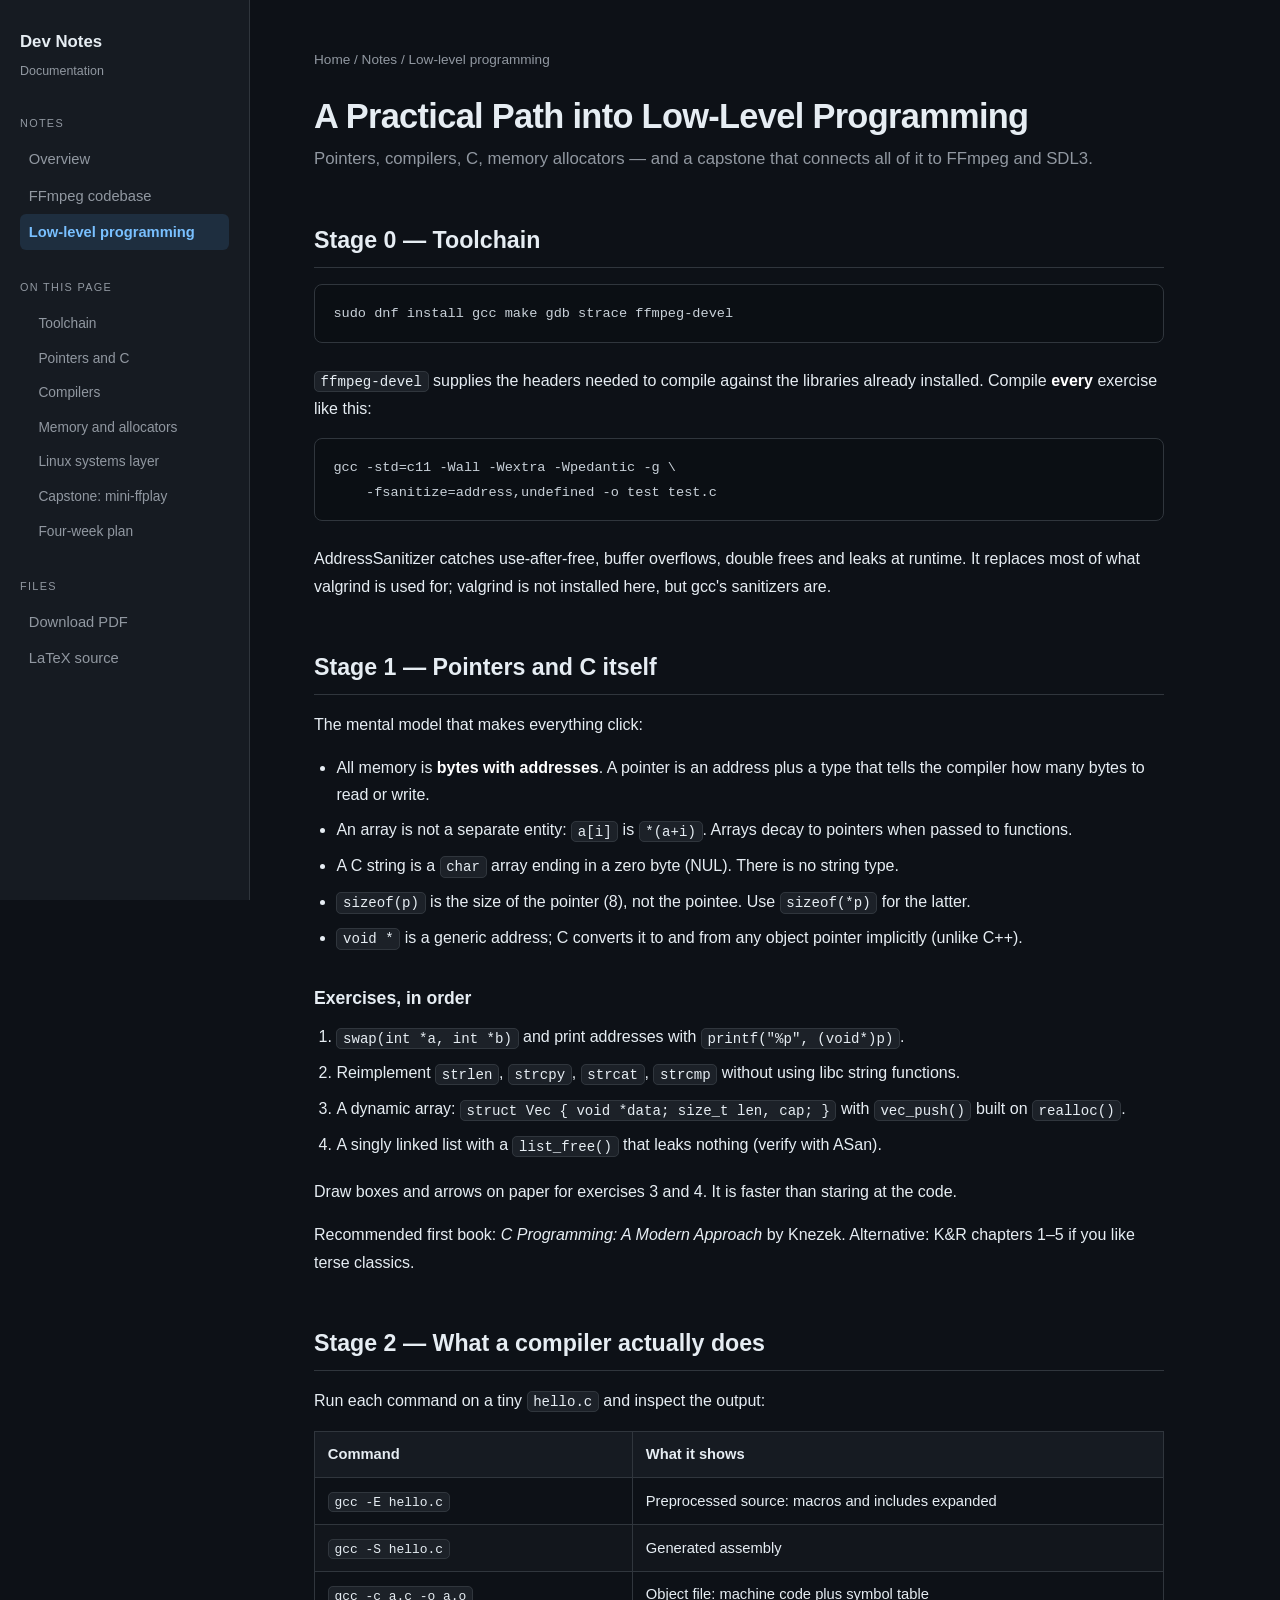
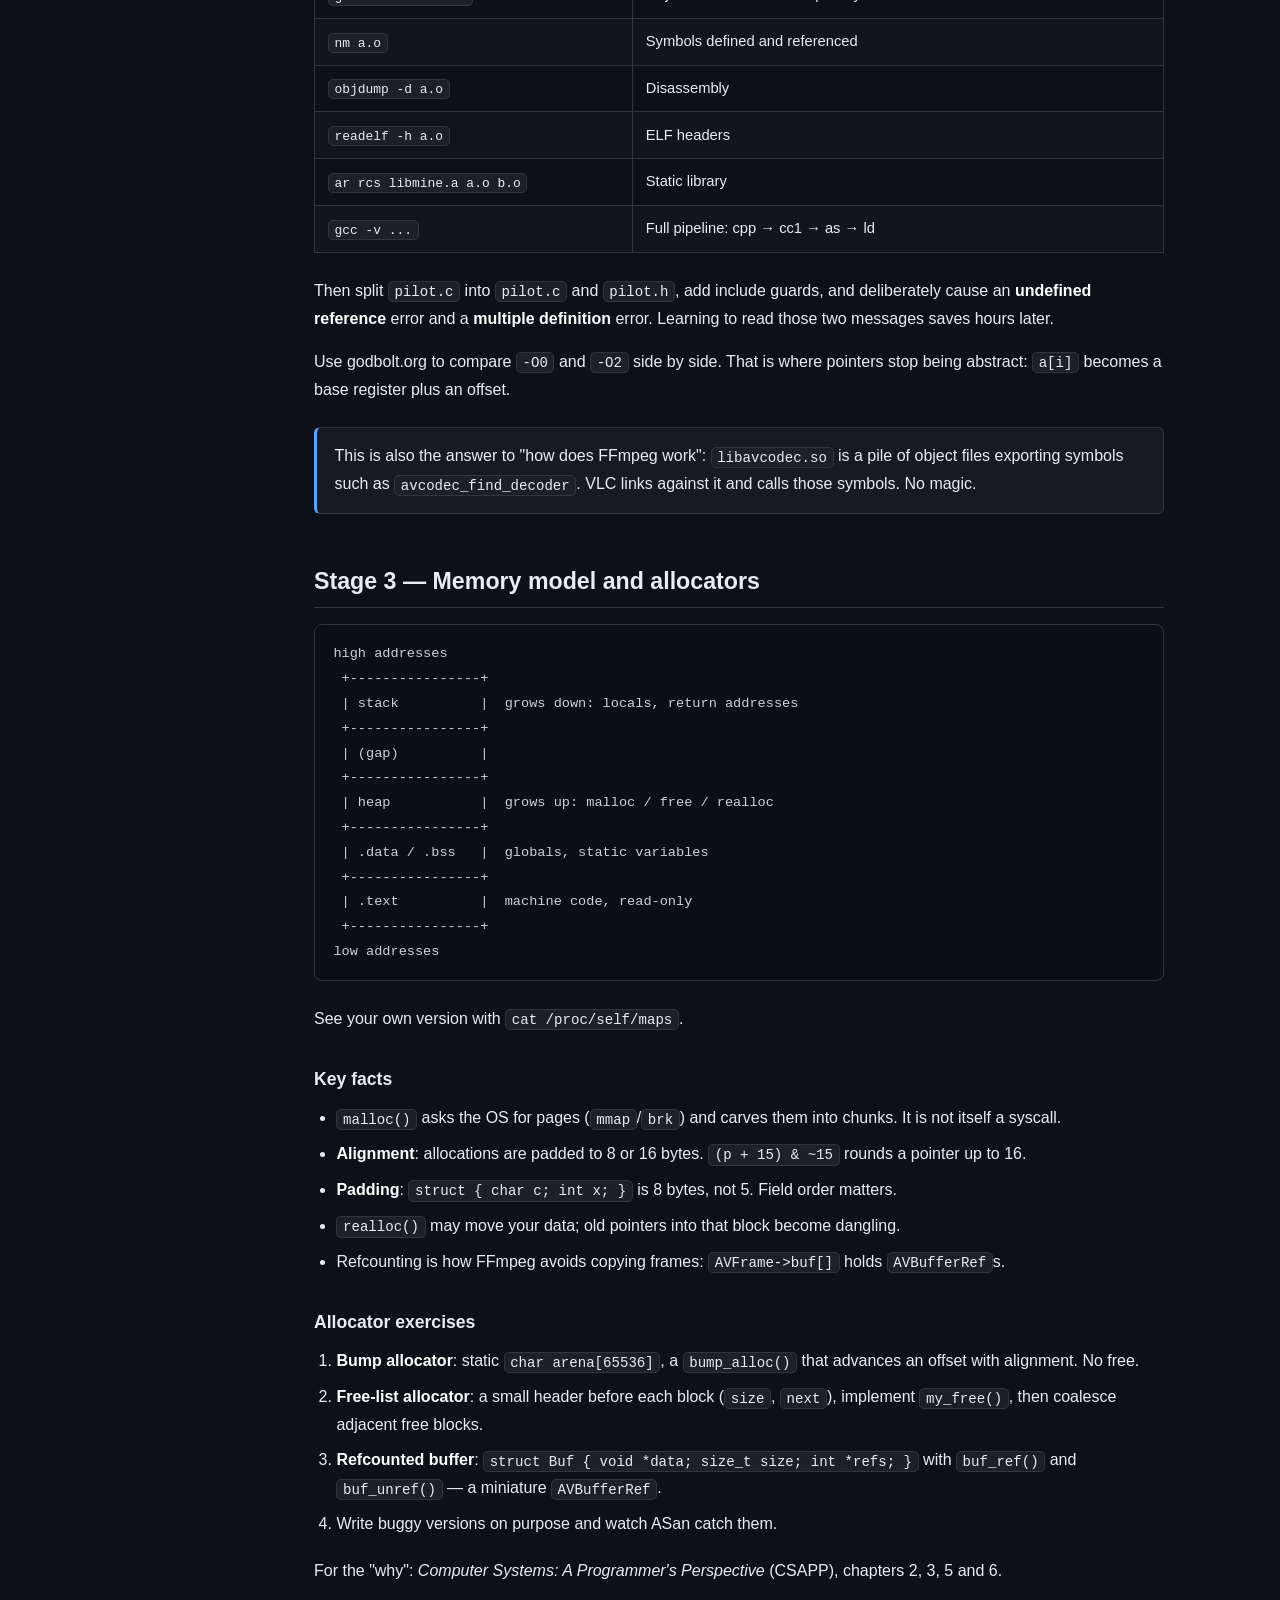
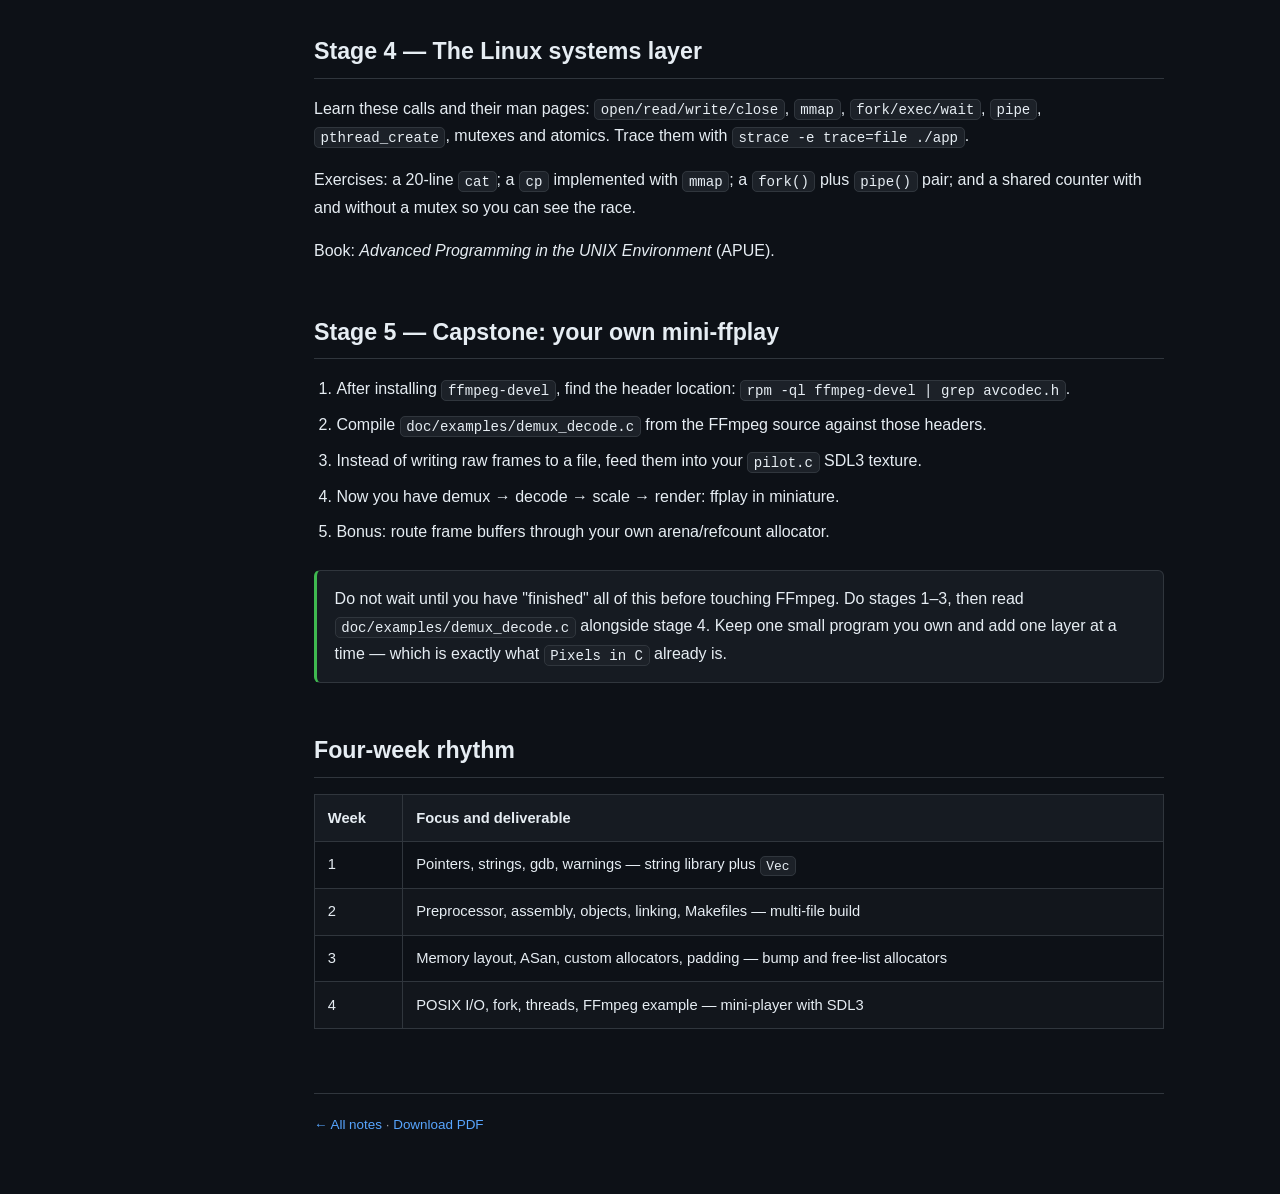
==== notes/low-level.html @ 46c33269 "Add browsable documentation pages for both guides" ====
<!DOCTYPE html>
<html lang="en">
<head>
  <meta charset="utf-8">
  <meta name="viewport" content="width=device-width, initial-scale=1">
  <title>Low-level programming / Dev Notes</title>
  <link rel="stylesheet" href="style.css">
</head>
<body>
<div class="layout">
  <aside class="sidebar">
    <div class="brand"><a href="../index.html">Dev Notes</a></div>
    <div class="brand-sub">Documentation</div>
    <div class="nav-group">
      <div class="nav-title">Notes</div>
      <a href="index.html">Overview</a>
      <a href="ffmpeg.html">FFmpeg codebase</a>
      <a class="active" href="low-level.html">Low-level programming</a>
    </div>
    <div class="nav-group">
      <div class="nav-title">On this page</div>
      <a class="sub" href="#toolchain">Toolchain</a>
      <a class="sub" href="#pointers">Pointers and C</a>
      <a class="sub" href="#compilers">Compilers</a>
      <a class="sub" href="#memory">Memory and allocators</a>
      <a class="sub" href="#linux">Linux systems layer</a>
      <a class="sub" href="#capstone">Capstone: mini-ffplay</a>
      <a class="sub" href="#schedule">Four-week plan</a>
    </div>
    <div class="nav-group">
      <div class="nav-title">Files</div>
      <a href="../LowLevelRoadmap.pdf">Download PDF</a>
      <a href="../LowLevelRoadmap.tex">LaTeX source</a>
    </div>
  </aside>

  <main class="content">
    <article>
      <div class="breadcrumb"><a href="../index.html">Home</a> / <a href="index.html">Notes</a> / Low-level programming</div>
      <h1>A Practical Path into Low-Level Programming</h1>
      <p class="lede">Pointers, compilers, C, memory allocators &mdash; and a capstone that connects all of it to FFmpeg and SDL3.</p>

      <h2 id="toolchain">Stage 0 &mdash; Toolchain</h2>
<pre><code>sudo dnf install gcc make gdb strace ffmpeg-devel</code></pre>
      <p><code>ffmpeg-devel</code> supplies the headers needed to compile against the libraries already installed. Compile <strong>every</strong> exercise like this:</p>
<pre><code>gcc -std=c11 -Wall -Wextra -Wpedantic -g \
    -fsanitize=address,undefined -o test test.c</code></pre>
      <p>AddressSanitizer catches use-after-free, buffer overflows, double frees and leaks at runtime. It replaces most of what valgrind is used for; valgrind is not installed here, but gcc's sanitizers are.</p>

      <h2 id="pointers">Stage 1 &mdash; Pointers and C itself</h2>
      <p>The mental model that makes everything click:</p>
      <ul>
        <li>All memory is <strong>bytes with addresses</strong>. A pointer is an address plus a type that tells the compiler how many bytes to read or write.</li>
        <li>An array is not a separate entity: <code>a[i]</code> is <code>*(a+i)</code>. Arrays decay to pointers when passed to functions.</li>
        <li>A C string is a <code>char</code> array ending in a zero byte (NUL). There is no string type.</li>
        <li><code>sizeof(p)</code> is the size of the pointer (8), not the pointee. Use <code>sizeof(*p)</code> for the latter.</li>
        <li><code>void *</code> is a generic address; C converts it to and from any object pointer implicitly (unlike C++).</li>
      </ul>

      <h3>Exercises, in order</h3>
      <ol>
        <li><code>swap(int *a, int *b)</code> and print addresses with <code>printf("%p", (void*)p)</code>.</li>
        <li>Reimplement <code>strlen</code>, <code>strcpy</code>, <code>strcat</code>, <code>strcmp</code> without using libc string functions.</li>
        <li>A dynamic array: <code>struct Vec { void *data; size_t len, cap; }</code> with <code>vec_push()</code> built on <code>realloc()</code>.</li>
        <li>A singly linked list with a <code>list_free()</code> that leaks nothing (verify with ASan).</li>
      </ol>
      <p>Draw boxes and arrows on paper for exercises 3 and 4. It is faster than staring at the code.</p>
      <p>Recommended first book: <em>C Programming: A Modern Approach</em> by Knezek. Alternative: K&amp;R chapters 1&ndash;5 if you like terse classics.</p>

      <h2 id="compilers">Stage 2 &mdash; What a compiler actually does</h2>
      <p>Run each command on a tiny <code>hello.c</code> and inspect the output:</p>
      <div class="table-wrap">
        <table>
          <thead><tr><th>Command</th><th>What it shows</th></tr></thead>
          <tbody>
            <tr><td><code>gcc -E hello.c</code></td><td>Preprocessed source: macros and includes expanded</td></tr>
            <tr><td><code>gcc -S hello.c</code></td><td>Generated assembly</td></tr>
            <tr><td><code>gcc -c a.c -o a.o</code></td><td>Object file: machine code plus symbol table</td></tr>
            <tr><td><code>nm a.o</code></td><td>Symbols defined and referenced</td></tr>
            <tr><td><code>objdump -d a.o</code></td><td>Disassembly</td></tr>
            <tr><td><code>readelf -h a.o</code></td><td>ELF headers</td></tr>
            <tr><td><code>ar rcs libmine.a a.o b.o</code></td><td>Static library</td></tr>
            <tr><td><code>gcc -v ...</code></td><td>Full pipeline: cpp &rarr; cc1 &rarr; as &rarr; ld</td></tr>
          </tbody>
        </table>
      </div>
      <p>Then split <code>pilot.c</code> into <code>pilot.c</code> and <code>pilot.h</code>, add include guards, and deliberately cause an <strong>undefined reference</strong> error and a <strong>multiple definition</strong> error. Learning to read those two messages saves hours later.</p>
      <p>Use godbolt.org to compare <code>-O0</code> and <code>-O2</code> side by side. That is where pointers stop being abstract: <code>a[i]</code> becomes a base register plus an offset.</p>
      <div class="callout">
        <p>This is also the answer to "how does FFmpeg work": <code>libavcodec.so</code> is a pile of object files exporting symbols such as <code>avcodec_find_decoder</code>. VLC links against it and calls those symbols. No magic.</p>
      </div>

      <h2 id="memory">Stage 3 &mdash; Memory model and allocators</h2>
<pre><code>high addresses
 +----------------+
 | stack          |  grows down: locals, return addresses
 +----------------+
 | (gap)          |
 +----------------+
 | heap           |  grows up: malloc / free / realloc
 +----------------+
 | .data / .bss   |  globals, static variables
 +----------------+
 | .text          |  machine code, read-only
 +----------------+
low addresses</code></pre>
      <p>See your own version with <code>cat /proc/self/maps</code>.</p>
      <h3>Key facts</h3>
      <ul>
        <li><code>malloc()</code> asks the OS for pages (<code>mmap</code>/<code>brk</code>) and carves them into chunks. It is not itself a syscall.</li>
        <li><strong>Alignment</strong>: allocations are padded to 8 or 16 bytes. <code>(p + 15) &amp; ~15</code> rounds a pointer up to 16.</li>
        <li><strong>Padding</strong>: <code>struct { char c; int x; }</code> is 8 bytes, not 5. Field order matters.</li>
        <li><code>realloc()</code> may move your data; old pointers into that block become dangling.</li>
        <li>Refcounting is how FFmpeg avoids copying frames: <code>AVFrame-&gt;buf[]</code> holds <code>AVBufferRef</code>s.</li>
      </ul>
      <h3>Allocator exercises</h3>
      <ol>
        <li><strong>Bump allocator</strong>: static <code>char arena[65536]</code>, a <code>bump_alloc()</code> that advances an offset with alignment. No free.</li>
        <li><strong>Free-list allocator</strong>: a small header before each block (<code>size</code>, <code>next</code>), implement <code>my_free()</code>, then coalesce adjacent free blocks.</li>
        <li><strong>Refcounted buffer</strong>: <code>struct Buf { void *data; size_t size; int *refs; }</code> with <code>buf_ref()</code> and <code>buf_unref()</code> &mdash; a miniature <code>AVBufferRef</code>.</li>
        <li>Write buggy versions on purpose and watch ASan catch them.</li>
      </ol>
      <p>For the "why": <em>Computer Systems: A Programmer's Perspective</em> (CSAPP), chapters 2, 3, 5 and 6.</p>

      <h2 id="linux">Stage 4 &mdash; The Linux systems layer</h2>
      <p>Learn these calls and their man pages: <code>open/read/write/close</code>, <code>mmap</code>, <code>fork/exec/wait</code>, <code>pipe</code>, <code>pthread_create</code>, mutexes and atomics. Trace them with <code>strace -e trace=file ./app</code>.</p>
      <p>Exercises: a 20-line <code>cat</code>; a <code>cp</code> implemented with <code>mmap</code>; a <code>fork()</code> plus <code>pipe()</code> pair; and a shared counter with and without a mutex so you can see the race.</p>
      <p>Book: <em>Advanced Programming in the UNIX Environment</em> (APUE).</p>

      <h2 id="capstone">Stage 5 &mdash; Capstone: your own mini-ffplay</h2>
      <ol>
        <li>After installing <code>ffmpeg-devel</code>, find the header location: <code>rpm -ql ffmpeg-devel | grep avcodec.h</code>.</li>
        <li>Compile <code>doc/examples/demux_decode.c</code> from the FFmpeg source against those headers.</li>
        <li>Instead of writing raw frames to a file, feed them into your <code>pilot.c</code> SDL3 texture.</li>
        <li>Now you have demux &rarr; decode &rarr; scale &rarr; render: ffplay in miniature.</li>
        <li>Bonus: route frame buffers through your own arena/refcount allocator.</li>
      </ol>
      <div class="callout green">
        <p>Do not wait until you have "finished" all of this before touching FFmpeg. Do stages 1&ndash;3, then read <code>doc/examples/demux_decode.c</code> alongside stage 4. Keep one small program you own and add one layer at a time &mdash; which is exactly what <code>Pixels in C</code> already is.</p>
      </div>

      <h2 id="schedule">Four-week rhythm</h2>
      <div class="table-wrap">
        <table>
          <thead><tr><th>Week</th><th>Focus and deliverable</th></tr></thead>
          <tbody>
            <tr><td>1</td><td>Pointers, strings, gdb, warnings &mdash; string library plus <code>Vec</code></td></tr>
            <tr><td>2</td><td>Preprocessor, assembly, objects, linking, Makefiles &mdash; multi-file build</td></tr>
            <tr><td>3</td><td>Memory layout, ASan, custom allocators, padding &mdash; bump and free-list allocators</td></tr>
            <tr><td>4</td><td>POSIX I/O, fork, threads, FFmpeg example &mdash; mini-player with SDL3</td></tr>
          </tbody>
        </table>
      </div>

      <footer class="docs-footer"><a href="index.html">&larr; All notes</a> &middot; <a href="../LowLevelRoadmap.pdf">Download PDF</a></footer>
    </article>
  </main>
</div>
</body>
</html>
---- notes/style.css ----
:root {
  color-scheme: dark;
  --bg: #0d1117;
  --panel: #161b22;
  --panel-2: #1c2128;
  --border: #30363d;
  --text: #e6edf3;
  --muted: #9198a1;
  --accent: #58a6ff;
  --accent-2: #79c0ff;
  --code-bg: #0b0f14;
  --green: #3fb950;
}

* { box-sizing: border-box; }

html { scroll-behavior: smooth; }

body {
  margin: 0;
  background: var(--bg);
  color: var(--text);
  font: 16px/1.7 -apple-system, BlinkMacSystemFont, "Segoe UI", Helvetica, Arial, sans-serif;
}

a { color: var(--accent); text-decoration: none; }
a:hover { color: var(--accent-2); text-decoration: underline; }

/* Layout */
.layout { display: flex; min-height: 100vh; }

.sidebar {
  width: 250px;
  flex: 0 0 250px;
  background: var(--panel);
  border-right: 1px solid var(--border);
  padding: 1.75rem 1.25rem;
  position: sticky;
  top: 0;
  height: 100vh;
  overflow-y: auto;
}

.brand {
  font-weight: 700;
  font-size: 1.05rem;
  margin-bottom: .25rem;
}
.brand a { color: var(--text); }
.brand a:hover { text-decoration: none; color: var(--accent-2); }
.brand-sub { color: var(--muted); font-size: .78rem; margin-bottom: 2rem; }

.nav-group { margin-bottom: 1.75rem; }
.nav-title {
  font-size: .68rem;
  letter-spacing: .12em;
  text-transform: uppercase;
  color: var(--muted);
  margin-bottom: .6rem;
}
.nav-group a {
  display: block;
  color: var(--muted);
  padding: .35rem .55rem;
  border-radius: 6px;
  font-size: .92rem;
}
.nav-group a:hover { background: var(--panel-2); color: var(--text); text-decoration: none; }
.nav-group a.active { background: rgba(88,166,255,.13); color: var(--accent-2); font-weight: 600; }
.nav-group a.sub { padding-left: 1.15rem; font-size: .86rem; }

.content { flex: 1; min-width: 0; padding: 3rem clamp(1.25rem, 5vw, 4.5rem) 5rem; }
article { max-width: 850px; }

.breadcrumb { color: var(--muted); font-size: .85rem; margin-bottom: 1.5rem; }
.breadcrumb a { color: var(--muted); }
.breadcrumb a:hover { color: var(--accent); }

h1 { font-size: 2.15rem; line-height: 1.25; letter-spacing: -.02em; margin: 0 0 .4rem; }
.lede { color: var(--muted); font-size: 1.05rem; margin: 0 0 2.5rem; }

h2 {
  font-size: 1.45rem;
  margin: 3rem 0 1rem;
  padding-bottom: .4rem;
  border-bottom: 1px solid var(--border);
  scroll-margin-top: 1.5rem;
}
h3 { font-size: 1.1rem; margin: 2rem 0 .6rem; scroll-margin-top: 1.5rem; }

p { margin: 0 0 1rem; }
ul, ol { margin: 0 0 1.2rem; padding-left: 1.4rem; }
li { margin-bottom: .5rem; }
strong { color: #fff; }

/* Code */
code {
  font-family: ui-monospace, SFMono-Regular, Menlo, Consolas, monospace;
  font-size: .88em;
  background: var(--panel-2);
  border: 1px solid var(--border);
  border-radius: 5px;
  padding: .1rem .35rem;
}
pre {
  background: var(--code-bg);
  border: 1px solid var(--border);
  border-radius: 8px;
  padding: 1rem 1.15rem;
  overflow-x: auto;
  margin: 0 0 1.5rem;
  line-height: 1.55;
}
pre code { background: none; border: none; padding: 0; font-size: .85rem; color: #c9d1d9; }

/* Tables */
.table-wrap { overflow-x: auto; margin-bottom: 1.5rem; }
table { border-collapse: collapse; width: 100%; font-size: .92rem; }
th, td { text-align: left; padding: .65rem .8rem; border: 1px solid var(--border); vertical-align: top; }
th { background: var(--panel); color: var(--text); font-weight: 600; }
tbody tr:nth-child(even) { background: rgba(255,255,255,.02); }

/* Callouts */
.callout {
  background: var(--panel);
  border: 1px solid var(--border);
  border-left: 3px solid var(--accent);
  border-radius: 6px;
  padding: .9rem 1.1rem;
  margin: 1.5rem 0;
}
.callout.green { border-left-color: var(--green); }
.callout p:last-child { margin-bottom: 0; }

/* Cards on docs index */
.card-grid { display: grid; gap: 1.1rem; grid-template-columns: repeat(auto-fit, minmax(260px, 1fr)); margin: 2rem 0; }
.card {
  background: var(--panel);
  border: 1px solid var(--border);
  border-radius: 10px;
  padding: 1.4rem;
}
.card h3 { margin-top: 0; }
.card p { color: var(--muted); margin-bottom: 1rem; }

footer.docs-footer {
  margin-top: 4rem;
  padding-top: 1.25rem;
  border-top: 1px solid var(--border);
  color: var(--muted);
  font-size: .84rem;
}

/* Mobile */
@media (max-width: 820px) {
  .layout { flex-direction: column; }
  .sidebar {
    width: 100%; flex: none; height: auto; position: static;
    border-right: none; border-bottom: 1px solid var(--border);
    padding: 1.25rem;
  }
  .brand-sub { margin-bottom: 1rem; }
  .nav-group { display: inline-block; vertical-align: top; margin-right: 1.5rem; margin-bottom: 1rem; }
  .content { padding: 2rem 1.25rem 4rem; }
  h1 { font-size: 1.75rem; }
}
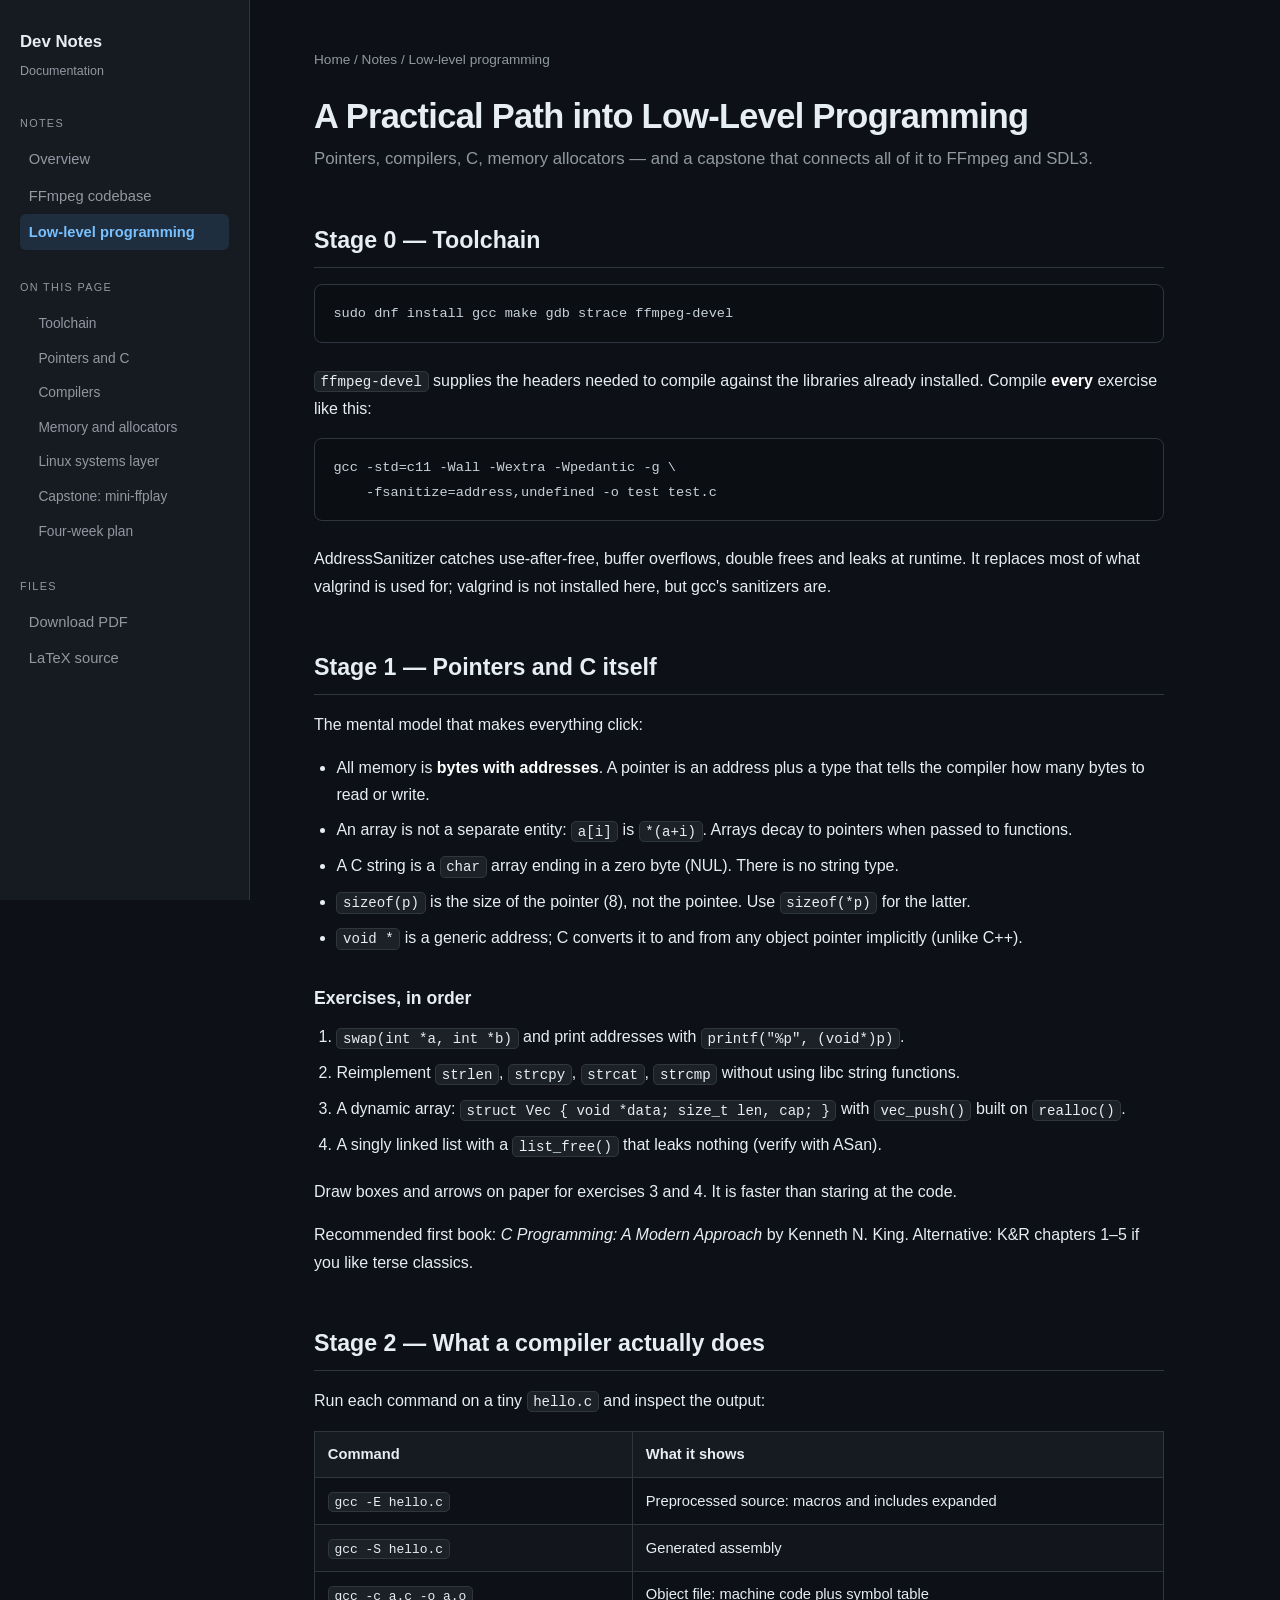
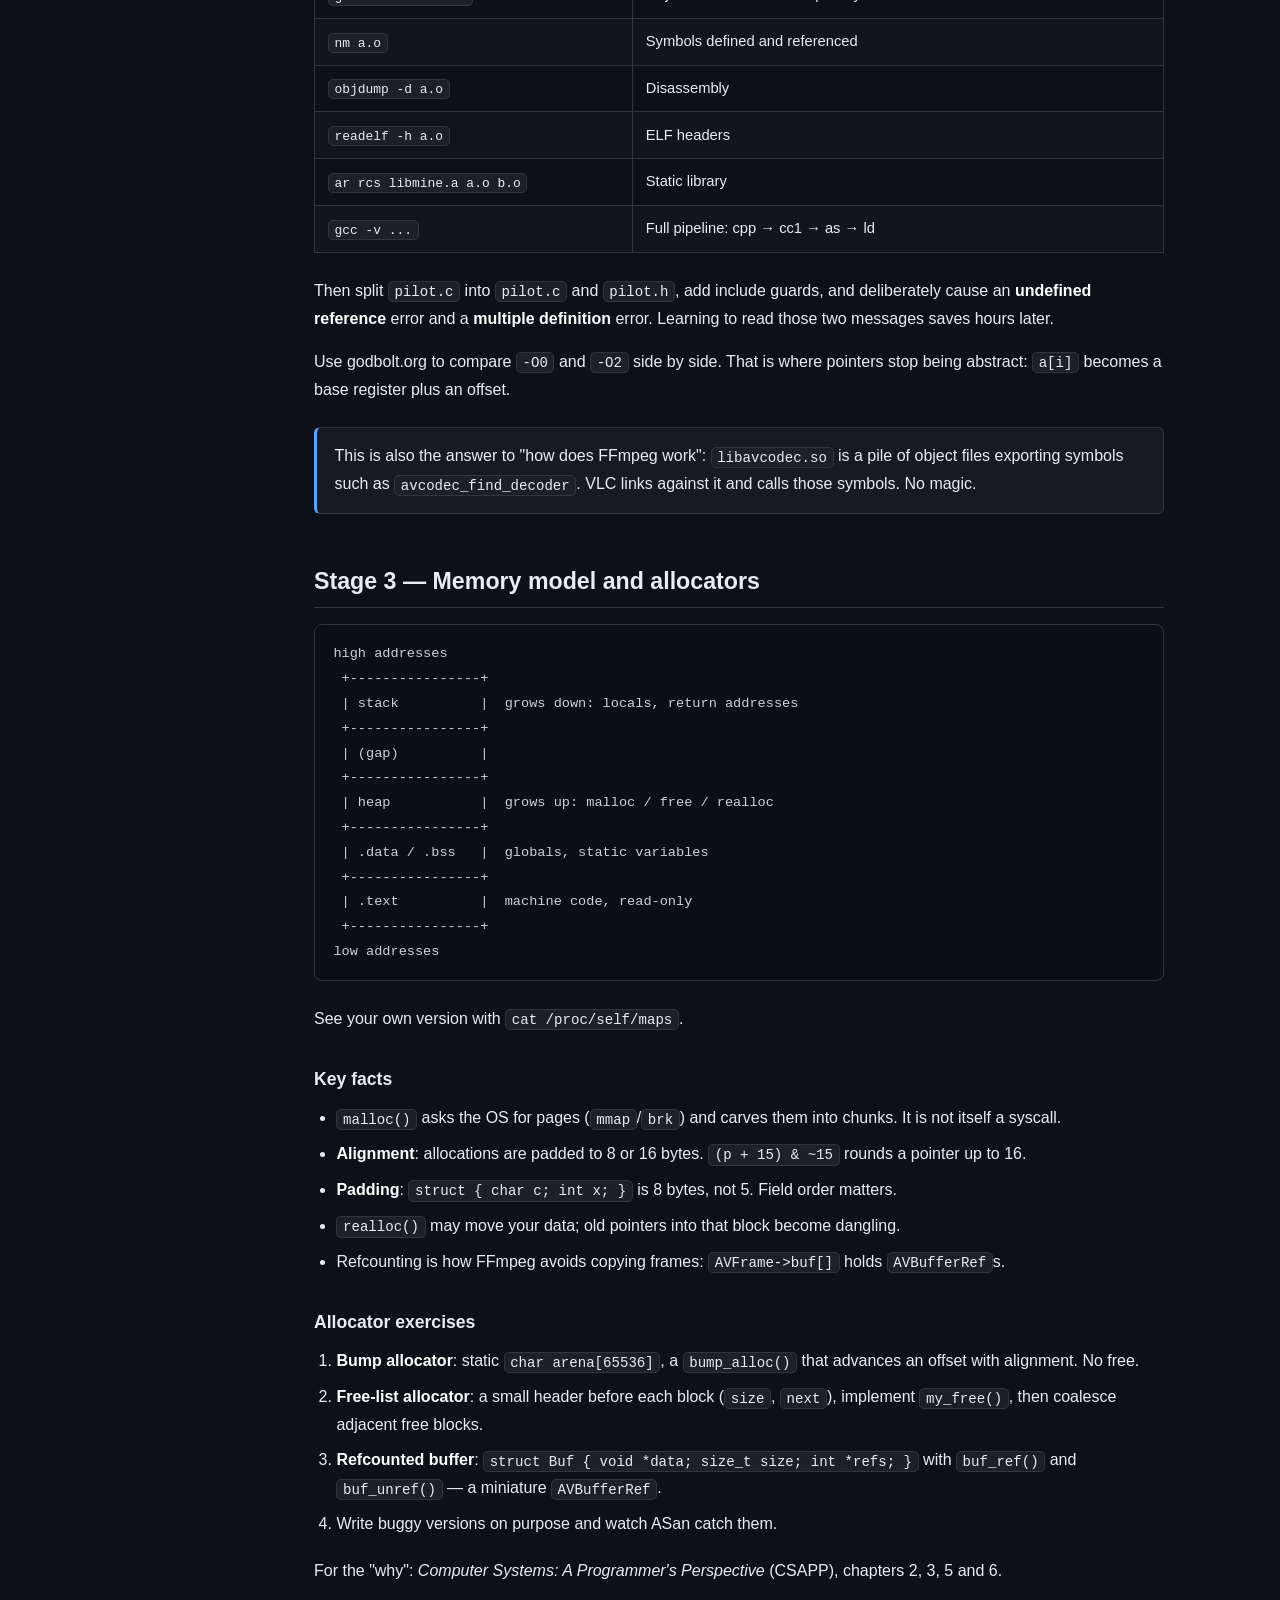
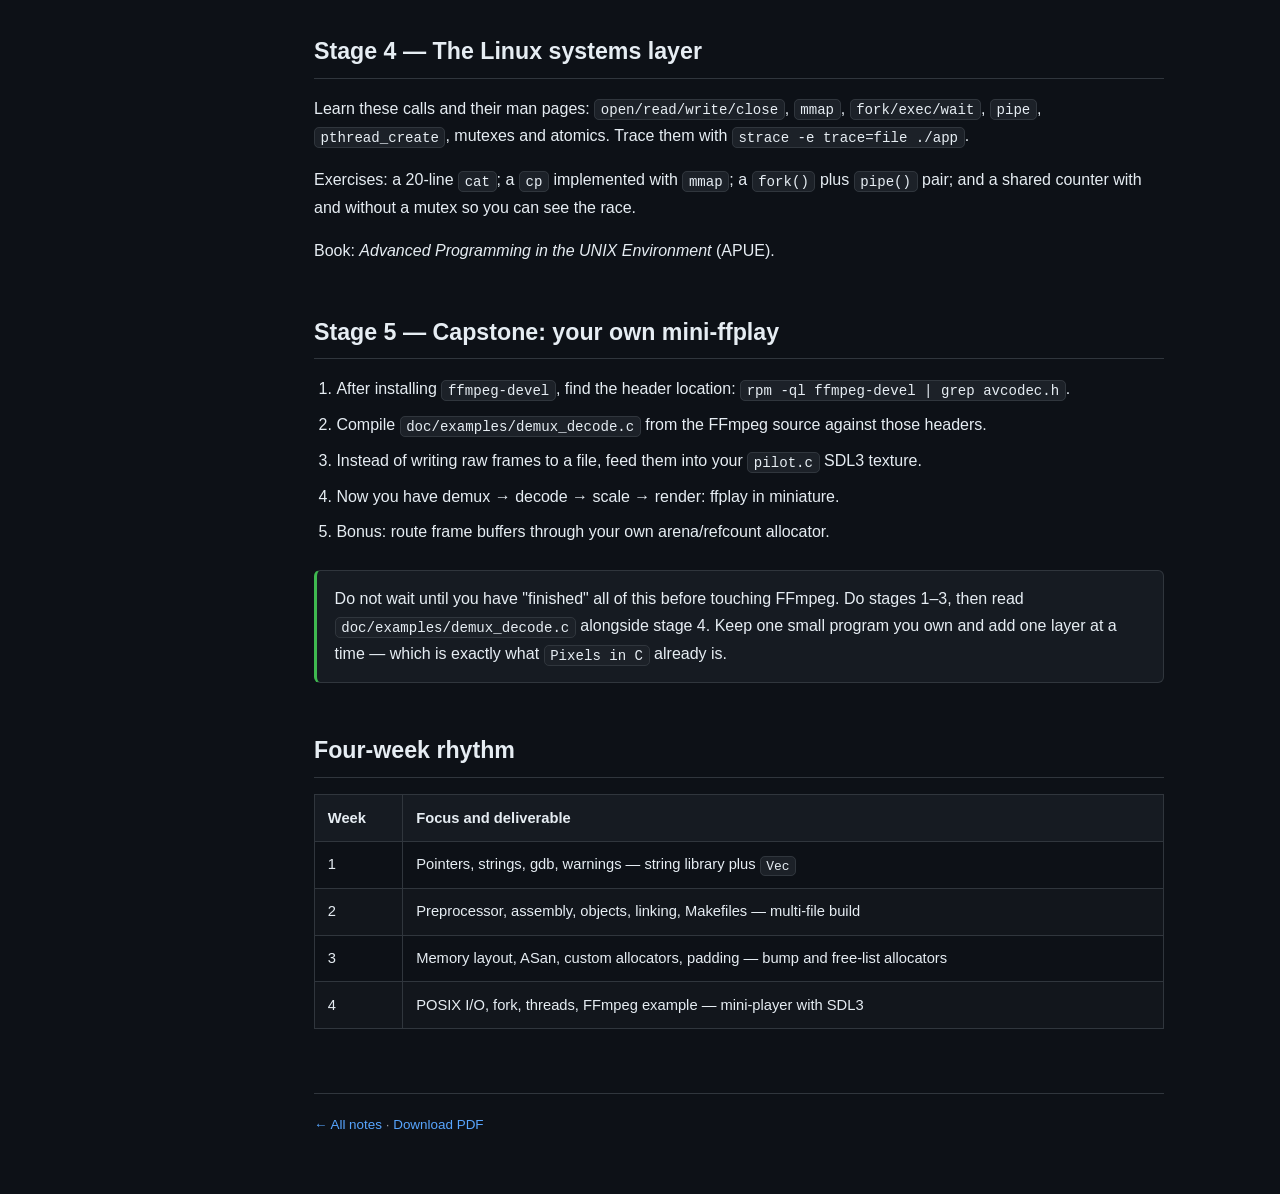
==== commit b8a2274c: "Fix book author name in notes and regenerate PDF" ====
--- a/notes/low-level.html
+++ b/notes/low-level.html
@@ -65,7 +65,7 @@
         <li>A singly linked list with a <code>list_free()</code> that leaks nothing (verify with ASan).</li>
       </ol>
       <p>Draw boxes and arrows on paper for exercises 3 and 4. It is faster than staring at the code.</p>
-      <p>Recommended first book: <em>C Programming: A Modern Approach</em> by Knezek. Alternative: K&amp;R chapters 1&ndash;5 if you like terse classics.</p>
+      <p>Recommended first book: <em>C Programming: A Modern Approach</em> by Kenneth N. King. Alternative: K&amp;R chapters 1&ndash;5 if you like terse classics.</p>
 
       <h2 id="compilers">Stage 2 &mdash; What a compiler actually does</h2>
       <p>Run each command on a tiny <code>hello.c</code> and inspect the output:</p>
